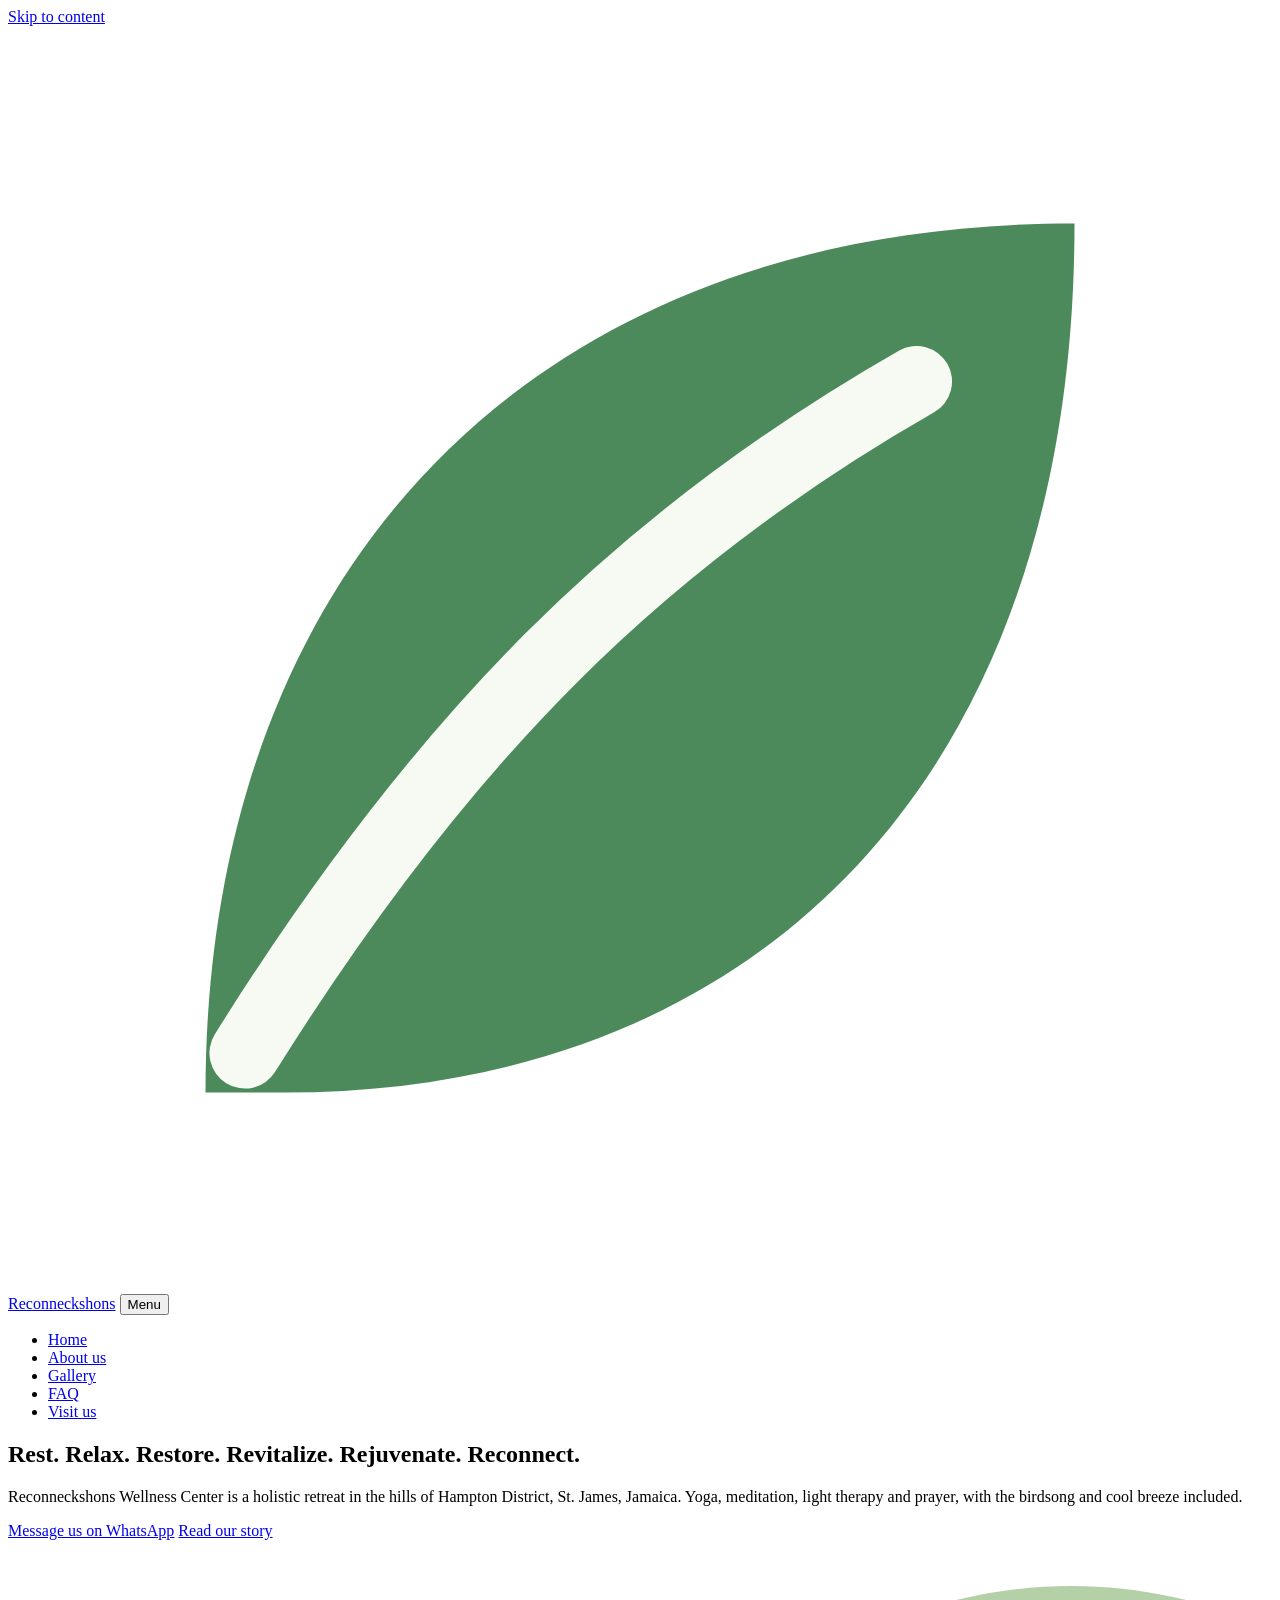
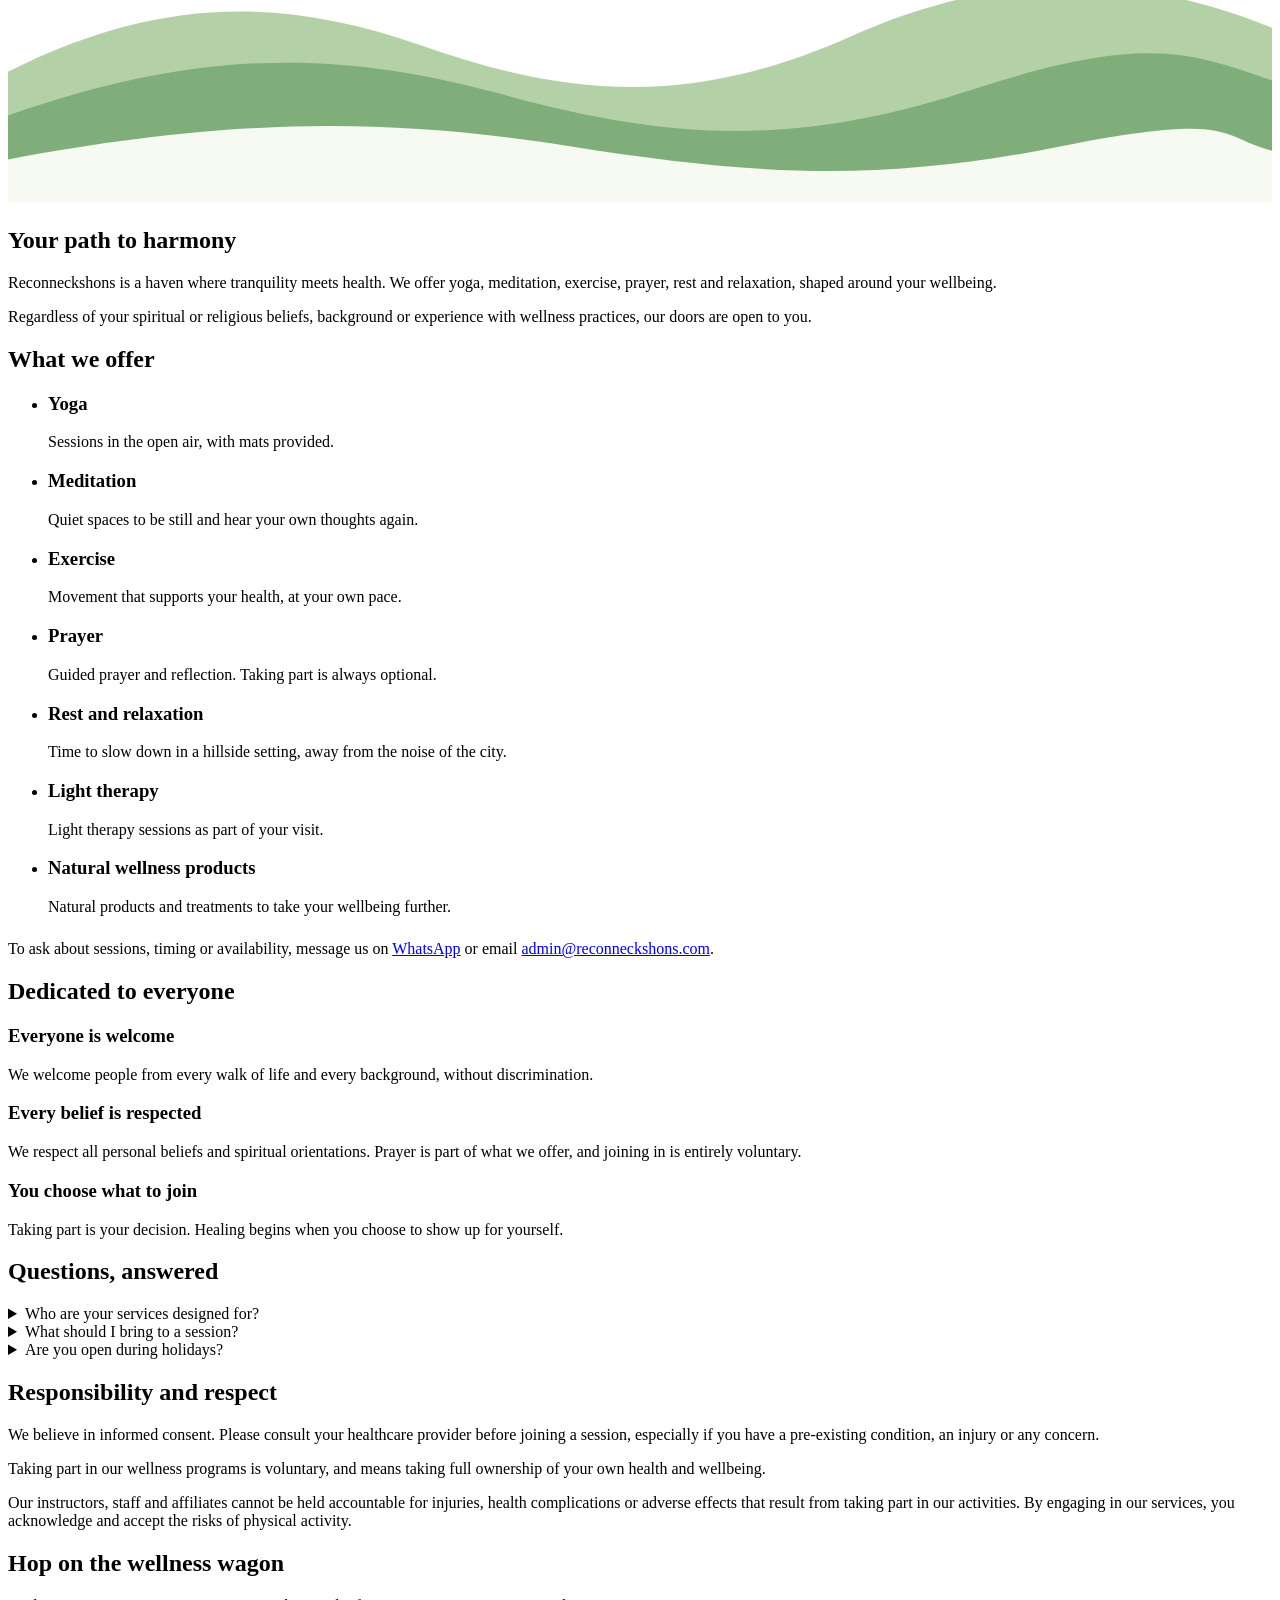
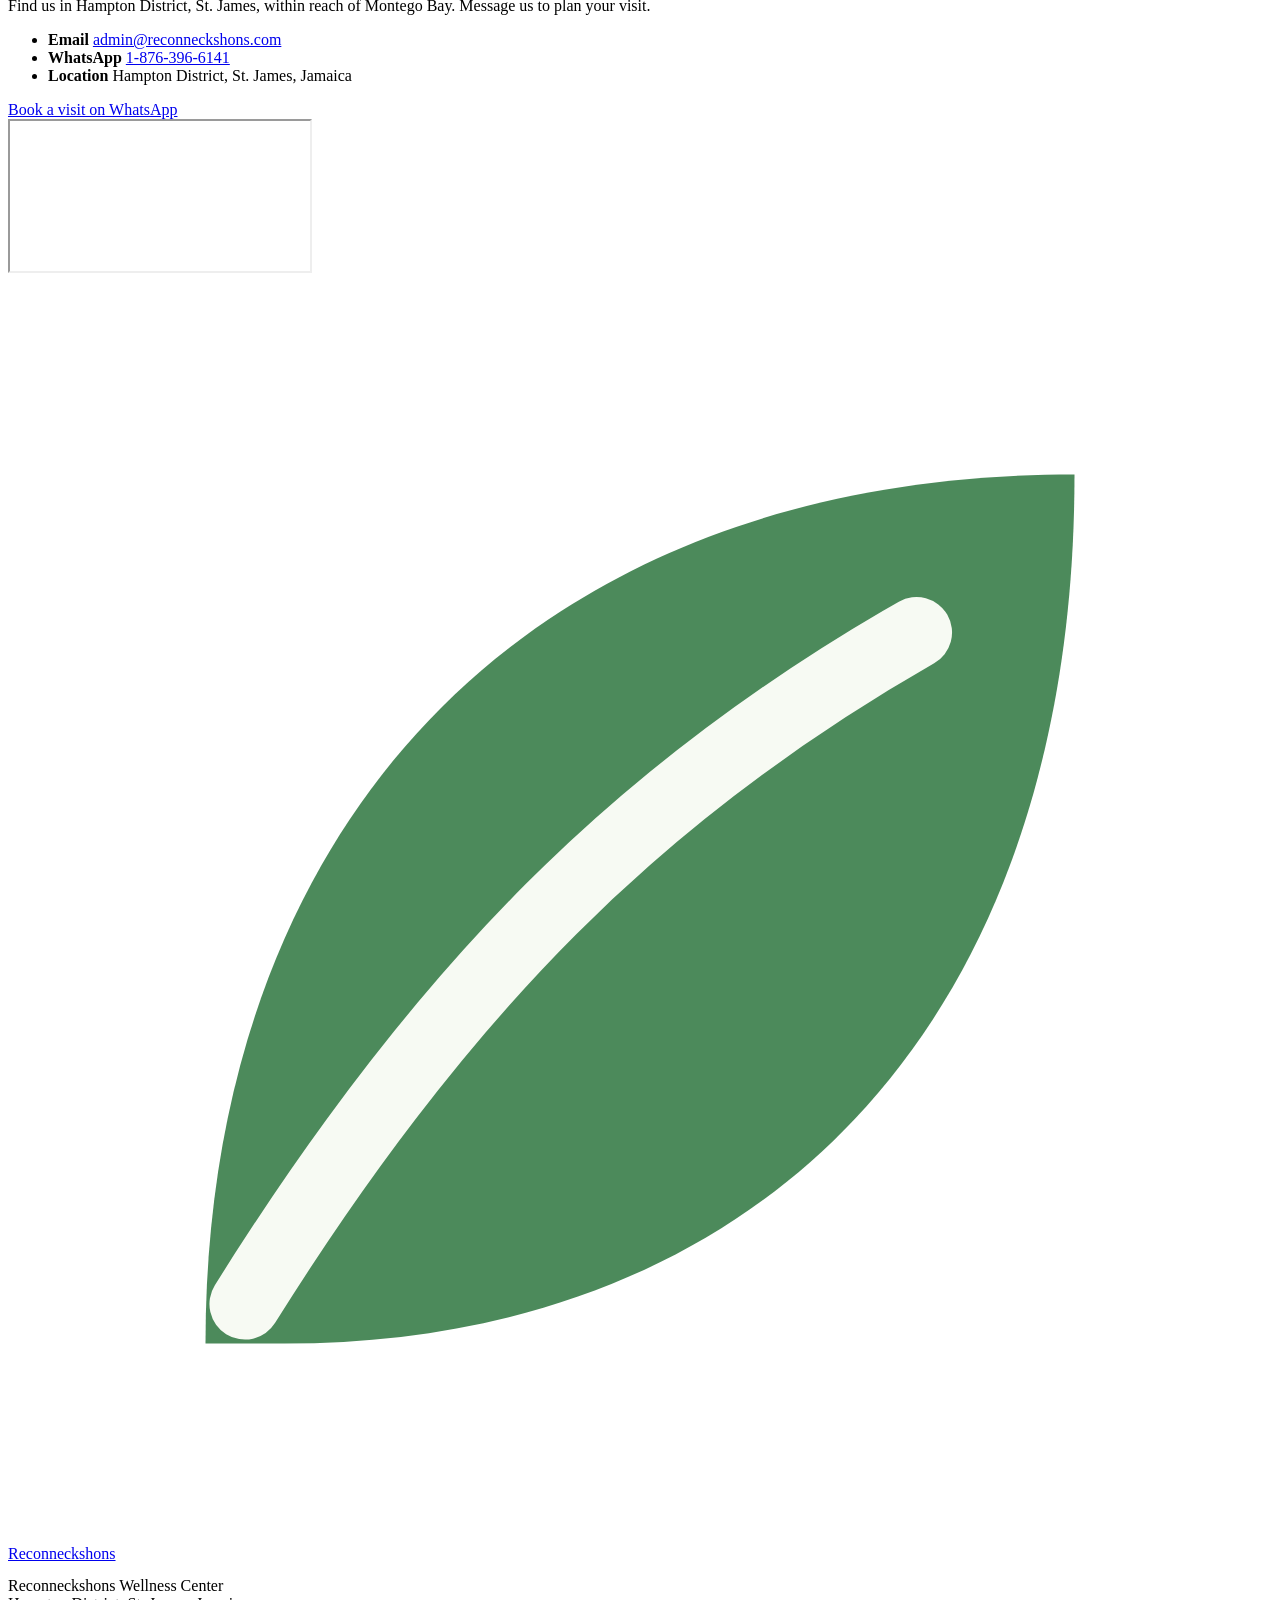
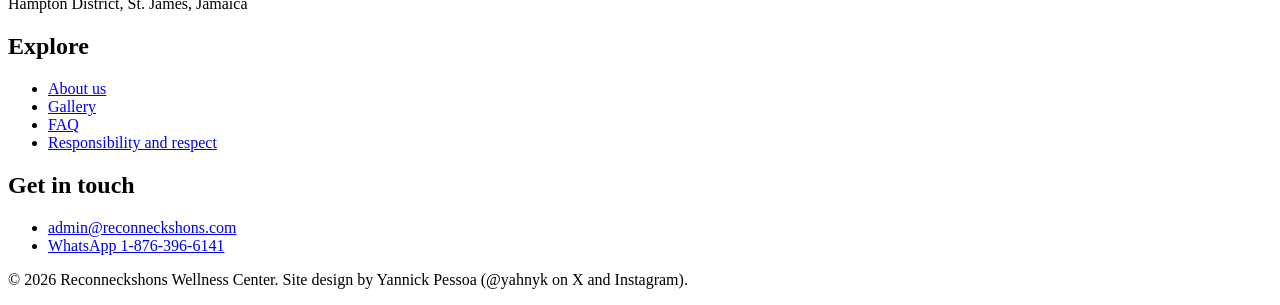
==== index.html @ e38dbfff "Add files via upload" ====
<!DOCTYPE html>
<html lang="en">
<head>
<meta charset="utf-8">
<meta name="viewport" content="width=device-width, initial-scale=1">
<title>Reconneckshons Wellness Center | Holistic retreat in Hampton, St. James, Jamaica</title>
<meta name="description" content="Reconneckshons Wellness Center is a holistic retreat in Hampton District, St. James, Jamaica, offering yoga, meditation, light therapy, prayer and relaxation in a peaceful, nature-filled setting.">
<meta property="og:type" content="website">
<meta property="og:title" content="Reconneckshons Wellness Center | Holistic retreat in Hampton, St. James, Jamaica">
<meta property="og:description" content="Reconneckshons Wellness Center is a holistic retreat in Hampton District, St. James, Jamaica, offering yoga, meditation, light therapy, prayer and relaxation in a peaceful, nature-filled setting.">
<meta property="og:url" content="https://www.reconneckshons.com/">
<meta name="theme-color" content="#1e4a34">
<link rel="icon" href="images/favicon.svg" type="image/svg+xml">
<link rel="preconnect" href="https://fonts.googleapis.com">
<link rel="preconnect" href="https://fonts.gstatic.com" crossorigin>
<link href="https://fonts.googleapis.com/css2?family=Figtree:wght@400;500;600&family=Young+Serif&display=swap" rel="stylesheet">
<link rel="stylesheet" href="css/style.css">
</head>
<body>
<a class="skip" href="#main">Skip to content</a>
<header class="site-header">
  <div class="wrap">
    <a class="brand" href="index.html"><svg viewBox="0 0 32 32" aria-hidden="true"><path d="M5 27C5 14 13 5 27 5c0 14-8 22-20 22Z" fill="#4c8a5b"/><path d="M6 26c5-8 10-13 17-17" stroke="#f7faf3" stroke-width="1.8" fill="none" stroke-linecap="round"/></svg>Reconneckshons</a>
    <button class="nav-toggle" aria-expanded="false" aria-controls="nav">Menu</button>
    <nav class="nav" id="nav" aria-label="Main">
      <ul>
        <li><a href="index.html" aria-current="page">Home</a></li>
        <li><a href="about.html">About us</a></li>
        <li><a href="gallery.html">Gallery</a></li>
        <li><a href="index.html#faq">FAQ</a></li>
        <li><a class="nav-cta" href="index.html#visit">Visit us</a></li>
      </ul>
    </nav>
  </div>
</header>
<main id="main">

<section class="hero" aria-labelledby="hero-title">
  <div class="sun" aria-hidden="true"></div>
  <div class="wrap hero-inner">
    <h1 id="hero-title">
      <span style="--i:0">Rest.</span>
      <span style="--i:1">Relax.</span>
      <span style="--i:2">Restore.</span>
      <span style="--i:3">Revitalize.</span>
      <span style="--i:4">Rejuvenate.</span>
      <span style="--i:5">Reconnect.</span>
    </h1>
    <p class="lede">Reconneckshons Wellness Center is a holistic retreat in the hills of Hampton District, St. James, Jamaica. Yoga, meditation, light therapy and prayer, with the birdsong and cool breeze included.</p>
    <div class="actions">
      <a class="btn" href="https://wa.me/18763966141?text=Hi%20Reconneckshons%2C%20I%27d%20like%20to%20book%20a%20visit.">Message us on WhatsApp</a>
      <a class="btn ghost" href="about.html">Read our story</a>
    </div>
  </div>
  <svg class="hills" viewBox="0 0 1440 300" preserveAspectRatio="xMidYMax slice" aria-hidden="true">
    <path d="M0 150C160 70 300 60 470 120S780 190 960 110 1290 40 1440 100V300H0Z" fill="#b3d0a6"/>
    <path d="M0 200C200 130 360 120 560 175S900 235 1100 170 1350 130 1440 160V300H0Z" fill="#7fae7a"/>
    <path d="M0 250C240 205 420 200 640 235S1000 275 1200 235 1380 225 1440 240V300H0Z" fill="#f7faf3"/>
  </svg>
</section>

<section class="section" aria-labelledby="harmony">
  <div class="wrap split">
    <h2 id="harmony">Your path to harmony</h2>
    <div>
      <p>Reconneckshons is a haven where tranquility meets health. We offer yoga, meditation, exercise, prayer, rest and relaxation, shaped around your wellbeing.</p>
      <p class="intro-note">Regardless of your spiritual or religious beliefs, background or experience with wellness practices, our doors are open to you.</p>
    </div>
  </div>
</section>

<section class="section tint" id="offer" aria-labelledby="offer-title">
  <div class="wrap">
    <h2 id="offer-title">What we offer</h2>
    <ul class="offer-list">
      <li><h3>Yoga</h3><p>Sessions in the open air, with mats provided.</p></li>
      <li><h3>Meditation</h3><p>Quiet spaces to be still and hear your own thoughts again.</p></li>
      <li><h3>Exercise</h3><p>Movement that supports your health, at your own pace.</p></li>
      <li><h3>Prayer</h3><p>Guided prayer and reflection. Taking part is always optional.</p></li>
      <li><h3>Rest and relaxation</h3><p>Time to slow down in a hillside setting, away from the noise of the city.</p></li>
      <li><h3>Light therapy</h3><p>Light therapy sessions as part of your visit.</p></li>
      <li><h3>Natural wellness products</h3><p>Natural products and treatments to take your wellbeing further.</p></li>
    </ul>
    <p class="intro-note" style="margin-top:1.5rem">To ask about sessions, timing or availability, message us on <a href="https://wa.me/18763966141?text=Hi%20Reconneckshons%2C%20I%27d%20like%20to%20book%20a%20visit.">WhatsApp</a> or email <a href="mailto:admin@reconneckshons.com">admin@reconneckshons.com</a>.</p>
  </div>
</section>

<section class="section band" aria-labelledby="everyone">
  <div class="wrap">
    <h2 id="everyone">Dedicated to everyone</h2>
    <div class="values">
      <div><h3>Everyone is welcome</h3><p>We welcome people from every walk of life and every background, without discrimination.</p></div>
      <div><h3>Every belief is respected</h3><p>We respect all personal beliefs and spiritual orientations. Prayer is part of what we offer, and joining in is entirely voluntary.</p></div>
      <div><h3>You choose what to join</h3><p>Taking part is your decision. Healing begins when you choose to show up for yourself.</p></div>
    </div>
  </div>
</section>

<section class="section" id="faq" aria-labelledby="faq-title">
  <div class="wrap">
    <h2 id="faq-title">Questions, answered</h2>
    <div class="faq">
      <details>
        <summary>Who are your services designed for?</summary>
        <p>Anyone and everyone. Whatever your beliefs, background or experience with wellness practices, our doors are open to you.</p>
      </details>
      <details>
        <summary>What should I bring to a session?</summary>
        <p>Bring a positive mindset, a thirst for wellbeing and your biggest smile. Mats for yoga or meditation, attire and other necessities are provided.</p>
      </details>
      <details>
        <summary>Are you open during holidays?</summary>
        <p>Yes. Wellness doesn't take days off, so neither do we. It's still a good idea to check ahead for specific scheduling.</p>
      </details>
    </div>
  </div>
</section>

<section class="section tint" id="responsibility" aria-label="Responsibility and respect">
  <div class="wrap">
    <div class="notice">
      <h2>Responsibility and respect</h2>
      <p>We believe in informed consent. Please consult your healthcare provider before joining a session, especially if you have a pre-existing condition, an injury or any concern.</p>
      <p>Taking part in our wellness programs is voluntary, and means taking full ownership of your own health and wellbeing.</p>
      <p>Our instructors, staff and affiliates cannot be held accountable for injuries, health complications or adverse effects that result from taking part in our activities. By engaging in our services, you acknowledge and accept the risks of physical activity.</p>
    </div>
  </div>
</section>

<section class="section" id="visit" aria-labelledby="visit-title">
  <div class="wrap visit">
    <div>
      <h2 id="visit-title">Hop on the wellness wagon</h2>
      <p style="margin-top:1rem">Find us in Hampton District, St. James, within reach of Montego Bay. Message us to plan your visit.</p>
      <ul class="contact-lines">
        <li><strong>Email</strong> <a href="mailto:admin@reconneckshons.com">admin@reconneckshons.com</a></li>
        <li><strong>WhatsApp</strong> <a href="https://wa.me/18763966141?text=Hi%20Reconneckshons%2C%20I%27d%20like%20to%20book%20a%20visit.">1-876-396-6141</a></li>
        <li><strong>Location</strong> Hampton District, St. James, Jamaica</li>
      </ul>
      <div class="actions"><a class="btn" href="https://wa.me/18763966141?text=Hi%20Reconneckshons%2C%20I%27d%20like%20to%20book%20a%20visit.">Book a visit on WhatsApp</a></div>
    </div>
    <iframe class="map" title="Map of Hampton District, St. James, Jamaica" loading="lazy" referrerpolicy="no-referrer-when-downgrade" src="https://www.google.com/maps?q=Hampton,+St.+James,+Jamaica&amp;output=embed"></iframe>
  </div>
</section>

</main>
<footer class="site-footer">
  <div class="wrap">
    <div class="cols">
      <div>
        <a class="brand" href="index.html"><svg viewBox="0 0 32 32" aria-hidden="true"><path d="M5 27C5 14 13 5 27 5c0 14-8 22-20 22Z" fill="#4c8a5b"/><path d="M6 26c5-8 10-13 17-17" stroke="#f7faf3" stroke-width="1.8" fill="none" stroke-linecap="round"/></svg>Reconneckshons</a>
        <p style="margin-top:.9rem">Reconneckshons Wellness Center<br>Hampton District, St. James, Jamaica</p>
      </div>
      <div>
        <h2>Explore</h2>
        <ul>
          <li><a href="about.html">About us</a></li>
          <li><a href="gallery.html">Gallery</a></li>
          <li><a href="index.html#faq">FAQ</a></li>
          <li><a href="index.html#responsibility">Responsibility and respect</a></li>
        </ul>
      </div>
      <div>
        <h2>Get in touch</h2>
        <ul>
          <li><a href="mailto:admin@reconneckshons.com">admin@reconneckshons.com</a></li>
          <li><a href="https://wa.me/18763966141?text=Hi%20Reconneckshons%2C%20I%27d%20like%20to%20book%20a%20visit.">WhatsApp 1-876-396-6141</a></li>
        </ul>
      </div>
    </div>
    <p class="fine">&copy; 2026 Reconneckshons Wellness Center. Site design by Yannick Pessoa (@yahnyk on X and Instagram).</p>
  </div>
</footer>
<script src="js/main.js" defer></script>
</body>
</html>
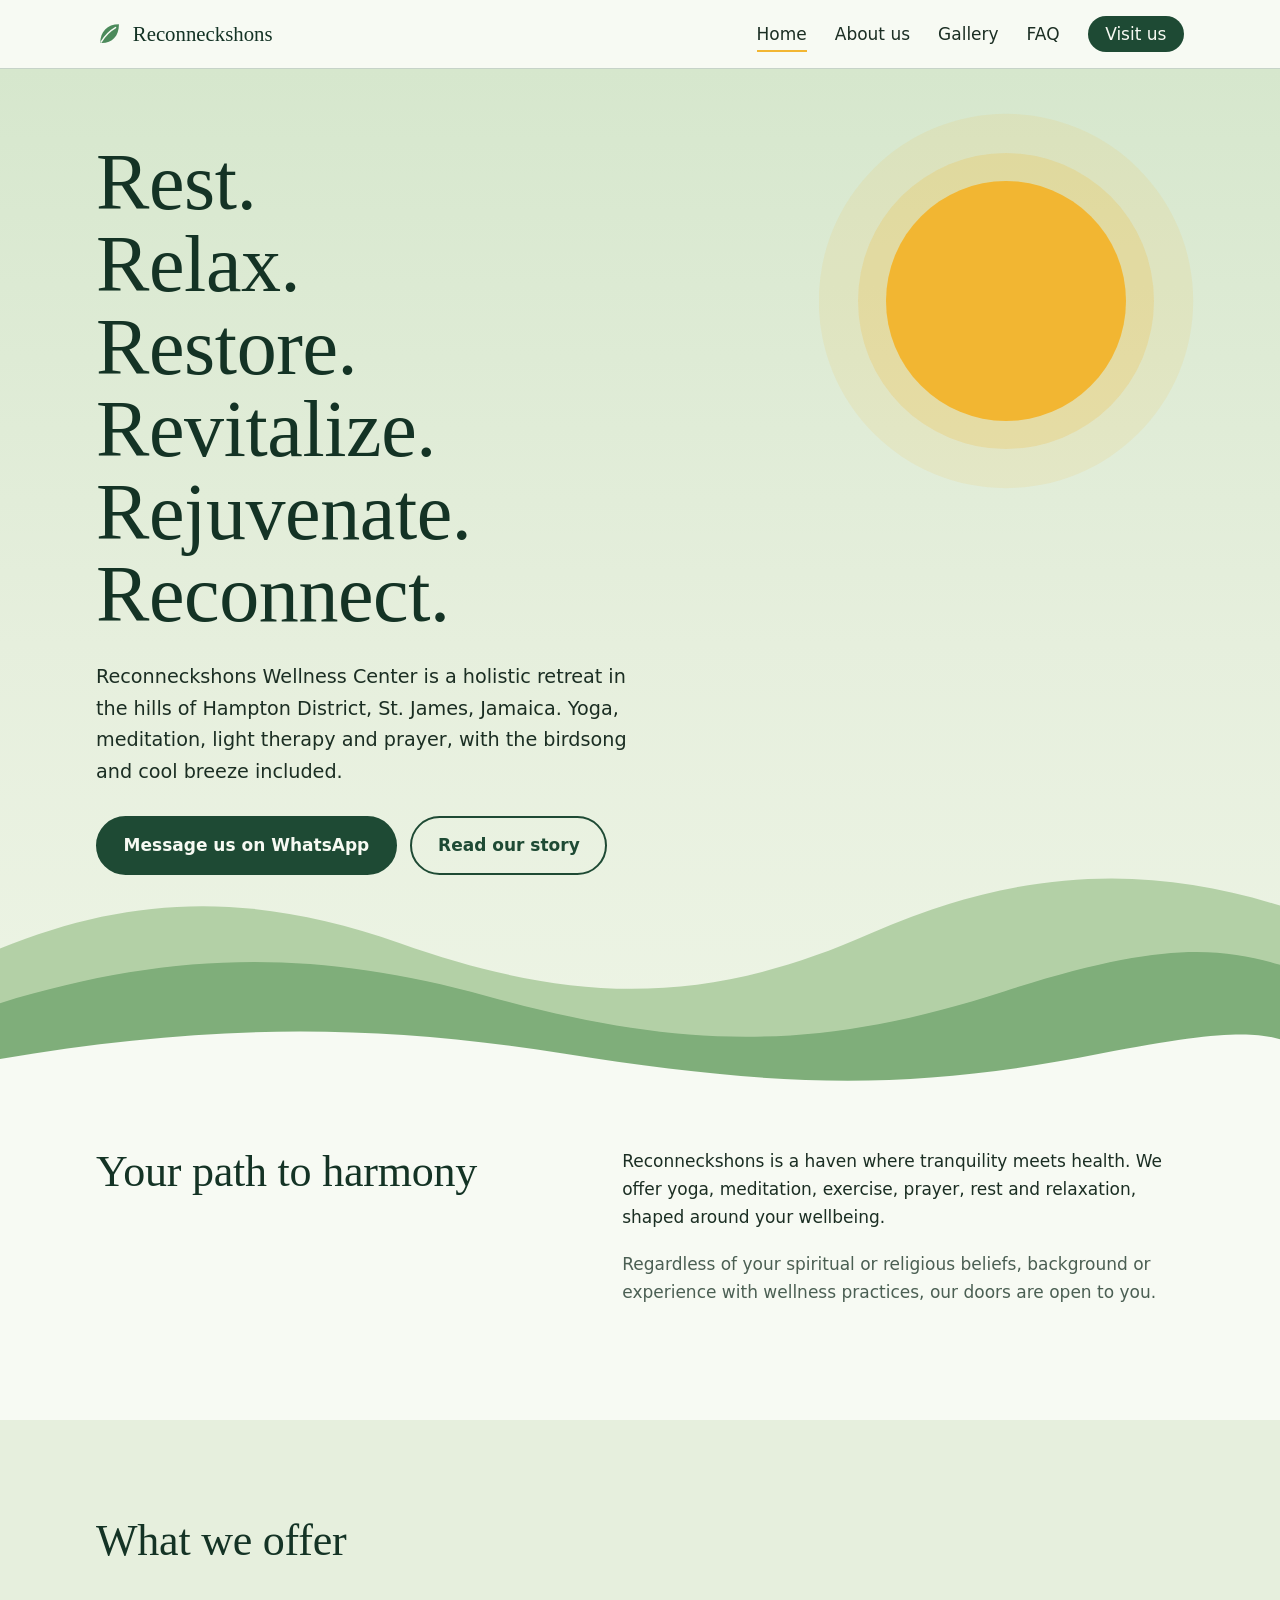
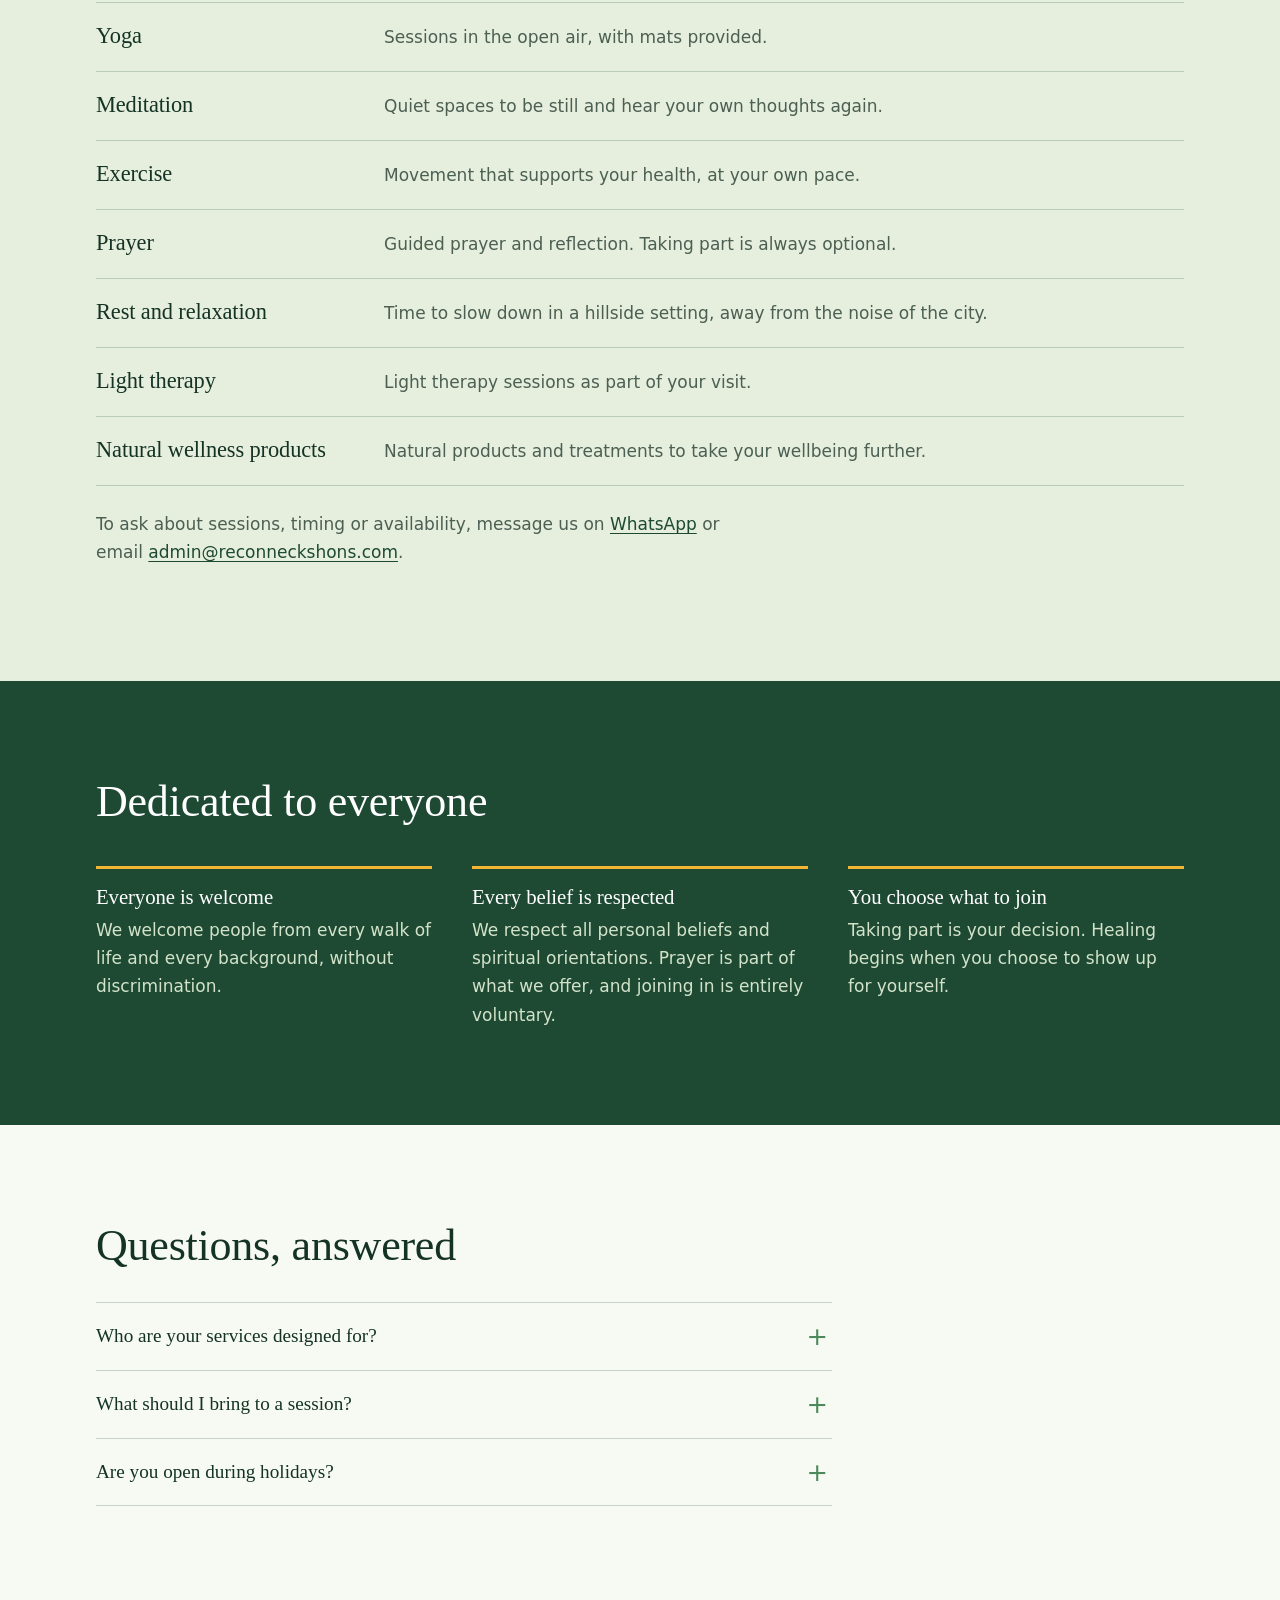
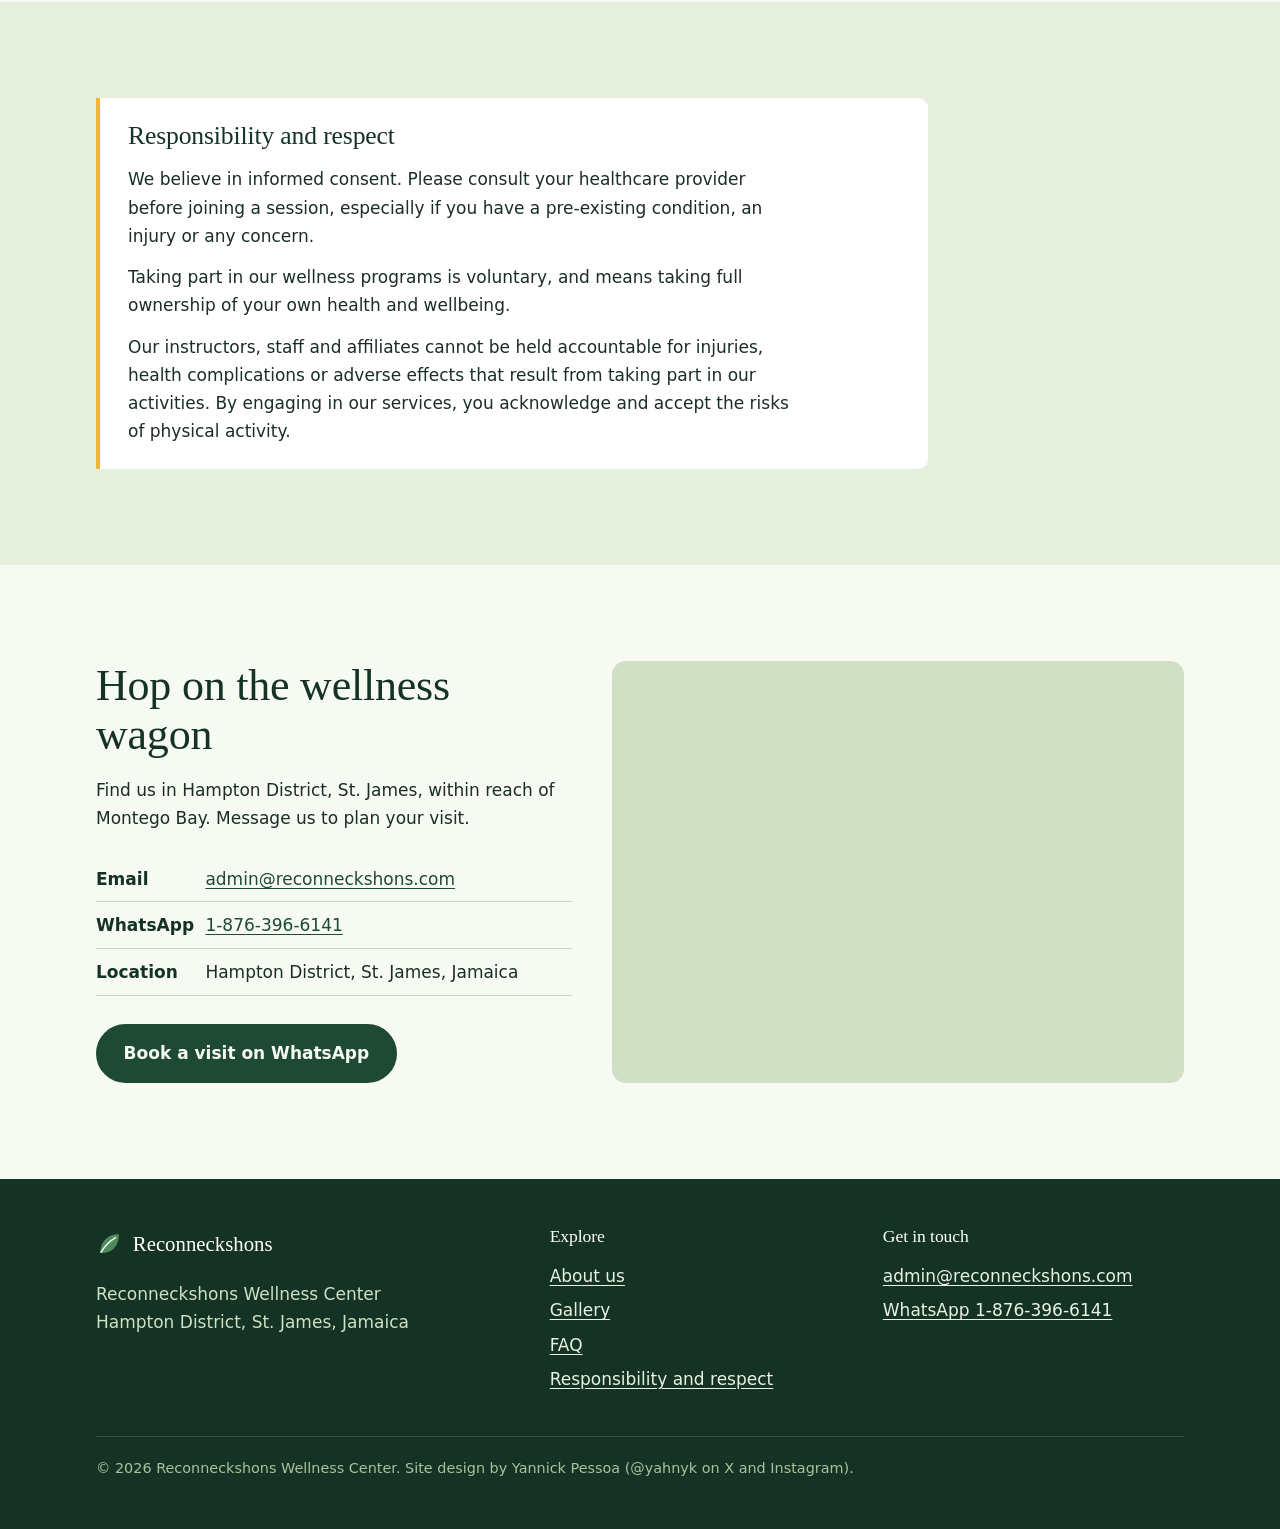
==== commit 728e31a1: "Add files via upload" ====
--- a/index.html
+++ b/index.html
@@ -10,11 +10,298 @@
 <meta property="og:description" content="Reconneckshons Wellness Center is a holistic retreat in Hampton District, St. James, Jamaica, offering yoga, meditation, light therapy, prayer and relaxation in a peaceful, nature-filled setting.">
 <meta property="og:url" content="https://www.reconneckshons.com/">
 <meta name="theme-color" content="#1e4a34">
-<link rel="icon" href="images/favicon.svg" type="image/svg+xml">
+<link rel="icon" href="[data-uri]" type="image/svg+xml">
 <link rel="preconnect" href="https://fonts.googleapis.com">
 <link rel="preconnect" href="https://fonts.gstatic.com" crossorigin>
 <link href="https://fonts.googleapis.com/css2?family=Figtree:wght@400;500;600&family=Young+Serif&display=swap" rel="stylesheet">
-<link rel="stylesheet" href="css/style.css">
+<style>
+/* Reconneckshons Wellness Center — shared styles */
+
+:root {
+  --paper: #f7faf3;
+  --mist: #e6efdd;
+  --sage: #cfe0c4;
+  --leaf: #4c8a5b;
+  --forest: #1e4a34;
+  --deep: #143325;
+  --sun: #f2b632;
+  --sun-deep: #8a5a00;
+  --text: #1b2e23;
+  --muted: #4b5f53;
+  --rule: rgba(30, 74, 52, 0.22);
+
+  --display: "Young Serif", "Iowan Old Style", Georgia, serif;
+  --body: "Figtree", "Segoe UI", system-ui, -apple-system, sans-serif;
+
+  --wrap: 68rem;
+  --gutter: clamp(1.25rem, 5vw, 3rem);
+}
+
+*, *::before, *::after { box-sizing: border-box; }
+html { scroll-behavior: smooth; scroll-padding-top: 5rem; }
+body {
+  margin: 0;
+  background: var(--paper);
+  color: var(--text);
+  font-family: var(--body);
+  font-size: 1.0625rem;
+  line-height: 1.65;
+  -webkit-font-smoothing: antialiased;
+}
+img, svg { max-width: 100%; display: block; }
+a { color: var(--forest); text-underline-offset: 0.18em; }
+a:hover { color: var(--deep); }
+
+:focus-visible {
+  outline: 3px solid var(--sun);
+  outline-offset: 3px;
+  border-radius: 4px;
+}
+
+.skip {
+  position: absolute; left: 1rem; top: -4rem;
+  background: var(--deep); color: var(--paper);
+  padding: 0.6rem 1rem; border-radius: 6px; z-index: 100;
+}
+.skip:focus { top: 1rem; }
+
+.wrap { width: min(100% - 2 * var(--gutter), var(--wrap)); margin-inline: auto; }
+
+h1, h2, h3 {
+  font-family: var(--display);
+  font-weight: 400;
+  line-height: 1.12;
+  color: var(--deep);
+  margin: 0;
+  letter-spacing: -0.005em;
+}
+h2 { font-size: clamp(1.9rem, 4vw, 2.75rem); }
+h3 { font-size: 1.3rem; }
+p { margin: 0 0 1.1em; max-width: 62ch; }
+
+/* ---------- Header ---------- */
+.site-header {
+  position: sticky; top: 0; z-index: 50;
+  background: rgba(247, 250, 243, 0.94);
+  backdrop-filter: blur(8px);
+  border-bottom: 1px solid var(--rule);
+}
+.site-header .wrap {
+  display: flex; align-items: center; justify-content: space-between;
+  min-height: 4.25rem; gap: 1rem;
+}
+.brand {
+  display: inline-flex; align-items: center; gap: 0.6rem;
+  font-family: var(--display); font-size: 1.3rem;
+  color: var(--deep); text-decoration: none;
+}
+.brand svg { width: 1.7rem; height: 1.7rem; }
+.nav ul { list-style: none; display: flex; gap: 1.75rem; margin: 0; padding: 0; align-items: center; }
+.nav a {
+  text-decoration: none; color: var(--text); font-weight: 500;
+  padding: 0.35rem 0; border-bottom: 2px solid transparent;
+}
+.nav a:hover { border-color: var(--leaf); }
+.nav a[aria-current="page"] { border-color: var(--sun); }
+.nav .nav-cta {
+  background: var(--forest); color: var(--paper);
+  padding: 0.5rem 1.1rem; border-radius: 999px; border: 0;
+}
+.nav .nav-cta:hover { background: var(--deep); color: var(--paper); }
+.nav-toggle {
+  display: none; background: none; border: 1.5px solid var(--forest);
+  color: var(--forest); border-radius: 999px; padding: 0.4rem 0.95rem;
+  font: inherit; font-weight: 600; cursor: pointer;
+}
+
+@media (max-width: 47.99rem) {
+  .nav-toggle { display: inline-block; }
+  .nav { display: none; position: absolute; top: 100%; left: 0; right: 0;
+    background: var(--paper); border-bottom: 1px solid var(--rule); padding: 0.5rem var(--gutter) 1.25rem; }
+  .nav.is-open { display: block; }
+  .nav ul { flex-direction: column; align-items: flex-start; gap: 0.25rem; }
+  .nav a { display: inline-block; padding: 0.6rem 0; }
+  .nav .nav-cta { margin-top: 0.5rem; }
+}
+
+/* ---------- Buttons ---------- */
+.btn {
+  display: inline-block; font: inherit; font-weight: 600;
+  padding: 0.85rem 1.6rem; border-radius: 999px;
+  text-decoration: none; border: 2px solid var(--forest);
+  background: var(--forest); color: var(--paper);
+  transition: background 0.2s, color 0.2s;
+}
+.btn:hover { background: var(--deep); border-color: var(--deep); color: var(--paper); }
+.btn.ghost { background: transparent; color: var(--forest); }
+.btn.ghost:hover { background: var(--forest); color: var(--paper); }
+.btn.on-dark { background: var(--sun); border-color: var(--sun); color: var(--deep); }
+.btn.on-dark:hover { background: #ffc94d; border-color: #ffc94d; color: var(--deep); }
+.actions { display: flex; flex-wrap: wrap; gap: 0.85rem; margin-top: 1.75rem; }
+
+/* ---------- Hero (home) ---------- */
+.hero {
+  position: relative; overflow: hidden;
+  background: linear-gradient(180deg, #d6e7cd 0%, var(--mist) 55%, #eef5e6 100%);
+  padding-top: clamp(2.5rem, 6vw, 4.5rem);
+}
+.hero-inner { position: relative; z-index: 2; padding-bottom: clamp(9rem, 22vw, 15rem); }
+.hero h1 {
+  font-size: clamp(2.5rem, 7.2vw, 5rem);
+  line-height: 1.03; color: var(--deep);
+}
+.hero h1 span { display: block; }
+.hero .lede { font-size: 1.2rem; margin-top: 1.6rem; max-width: 34rem; color: var(--text); }
+
+.sun {
+  position: absolute; z-index: 1;
+  right: clamp(1rem, 12vw, 11rem); top: clamp(3rem, 9vw, 7rem);
+  width: clamp(7rem, 20vw, 15rem); aspect-ratio: 1; border-radius: 50%;
+  background: var(--sun);
+  box-shadow: 0 0 0 clamp(1rem, 2.4vw, 1.75rem) rgba(242, 182, 50, 0.22),
+              0 0 0 clamp(2.2rem, 5.6vw, 4.2rem) rgba(242, 182, 50, 0.11);
+}
+.hills { position: absolute; z-index: 1; left: 0; right: 0; bottom: -1px; width: 100%; height: clamp(9rem, 26vw, 18rem); }
+
+/* One orchestrated moment: the six words come into focus in turn, as the sun rises. */
+@keyframes into-focus { from { opacity: 0.16; transform: translateY(0.18em); } to { opacity: 1; transform: none; } }
+@keyframes rise { from { transform: translateY(5rem); opacity: 0; } to { transform: none; opacity: 1; } }
+.hero h1 span { animation: into-focus 0.9s ease-out both; animation-delay: calc(var(--i) * 0.5s + 0.15s); }
+.sun { animation: rise 3.2s cubic-bezier(0.2, 0.7, 0.2, 1) both; }
+
+@media (prefers-reduced-motion: reduce) {
+  .hero h1 span, .sun { animation: none; }
+  html { scroll-behavior: auto; }
+}
+
+/* ---------- Sections ---------- */
+.section { padding-block: clamp(3.5rem, 8vw, 6rem); }
+.section.tint { background: var(--mist); }
+.split { display: grid; gap: 1.5rem clamp(2rem, 6vw, 5rem); grid-template-columns: 1fr; }
+@media (min-width: 52rem) { .split { grid-template-columns: 1fr 1.25fr; align-items: start; } }
+
+.intro-note { color: var(--muted); }
+
+/* Services: a ruled list rather than a card grid */
+.offer-list { list-style: none; margin: 2.25rem 0 0; padding: 0; border-top: 1px solid var(--rule); }
+.offer-list li {
+  display: grid; gap: 0.25rem 2rem; padding: 1.25rem 0; border-bottom: 1px solid var(--rule);
+  grid-template-columns: 1fr;
+}
+.offer-list h3 { font-size: 1.4rem; }
+.offer-list p { margin: 0; color: var(--muted); }
+@media (min-width: 46rem) { .offer-list li { grid-template-columns: 16rem 1fr; align-items: baseline; } }
+
+/* Values band */
+.band { background: var(--forest); color: #e9f2e2; }
+.band h2, .band h3 { color: #fff; }
+.band .values { display: grid; gap: 2rem; margin-top: 2.5rem; grid-template-columns: 1fr; }
+.band .values > div { border-top: 3px solid var(--sun); padding-top: 1rem; }
+.band .values p { margin: 0.5rem 0 0; color: #d3e3ca; }
+@media (min-width: 52rem) { .band .values { grid-template-columns: repeat(3, 1fr); gap: 2.5rem; } }
+
+/* FAQ */
+.faq { margin-top: 2rem; border-top: 1px solid var(--rule); max-width: 46rem; }
+.faq details { border-bottom: 1px solid var(--rule); }
+.faq summary {
+  cursor: pointer; list-style: none; padding: 1.1rem 2.5rem 1.1rem 0; position: relative;
+  font-family: var(--display); font-size: 1.2rem; color: var(--deep);
+}
+.faq summary::-webkit-details-marker { display: none; }
+.faq summary::after {
+  content: "+"; position: absolute; right: 0.25rem; top: 50%; transform: translateY(-50%);
+  font-family: var(--body); font-size: 1.6rem; color: var(--leaf); transition: transform 0.2s;
+}
+.faq details[open] summary::after { transform: translateY(-50%) rotate(45deg); }
+.faq details p { padding-bottom: 1.1rem; margin: 0; color: var(--muted); }
+
+/* Responsibility notice */
+.notice { border-left: 4px solid var(--sun); background: #fff; padding: 1.5rem 1.75rem; border-radius: 0 10px 10px 0; max-width: 52rem; }
+.notice h2 { font-size: 1.6rem; margin-bottom: 0.9rem; }
+.notice p { margin-bottom: 0.8em; color: var(--text); }
+.notice p:last-child { margin-bottom: 0; }
+
+/* Contact */
+.visit { display: grid; gap: 2.5rem; grid-template-columns: 1fr; }
+@media (min-width: 52rem) { .visit { grid-template-columns: 1fr 1.2fr; align-items: stretch; } }
+.contact-lines { list-style: none; padding: 0; margin: 1.5rem 0 0; }
+.contact-lines li { padding: 0.55rem 0; border-bottom: 1px solid var(--rule); }
+.contact-lines strong { display: inline-block; min-width: 6.5rem; color: var(--deep); }
+.map { border: 0; width: 100%; min-height: 20rem; height: 100%; border-radius: 14px; background: var(--sage); }
+
+/* ---------- Page heading (inner pages) ---------- */
+.page-head { background: var(--mist); padding-block: clamp(3rem, 7vw, 5.5rem); position: relative; overflow: hidden; }
+.page-head h1 { font-size: clamp(2.3rem, 6vw, 4rem); max-width: 18ch; }
+.page-head p { font-size: 1.2rem; margin-top: 1.2rem; max-width: 40rem; }
+.page-head .sun-sm {
+  position: absolute; right: clamp(-3rem, 4vw, 5rem); top: 50%; translate: 0 -50%;
+  width: clamp(6rem, 16vw, 12rem); aspect-ratio: 1; border-radius: 50%; background: var(--sun);
+  box-shadow: 0 0 0 1.25rem rgba(242, 182, 50, 0.2), 0 0 0 2.75rem rgba(242, 182, 50, 0.1);
+}
+.page-head .wrap { position: relative; z-index: 1; }
+
+/* About */
+.founder { display: grid; gap: 2.5rem; grid-template-columns: 1fr; align-items: center; }
+@media (min-width: 52rem) { .founder { grid-template-columns: 20rem 1fr; gap: 4rem; } }
+.arch {
+  margin: 0; aspect-ratio: 3 / 4; width: 100%; max-width: 20rem;
+  border-radius: 999px 999px 18px 18px; overflow: hidden; position: relative;
+  background: linear-gradient(170deg, var(--sage), var(--leaf));
+}
+.arch img { position: absolute; inset: 0; width: 100%; height: 100%; object-fit: cover; }
+.arch::before {
+  content: ""; position: absolute; left: 50%; top: 42%; translate: -50% -50%;
+  width: 34%; aspect-ratio: 1; border-radius: 50%; background: rgba(255, 255, 255, 0.35);
+}
+.founder .title { color: var(--muted); margin-top: 0.4rem; }
+
+.sixr { list-style: none; margin: 1.75rem 0 1.25rem; padding: 0; display: grid; grid-template-columns: repeat(2, 1fr); border-top: 1px solid var(--rule); }
+.sixr li {
+  font-family: var(--display); font-size: clamp(1.3rem, 3.5vw, 1.75rem); color: var(--deep);
+  padding: 0.85rem 0; border-bottom: 1px solid var(--rule);
+}
+@media (min-width: 46rem) { .sixr { grid-template-columns: repeat(3, 1fr); column-gap: 2rem; } }
+
+.values-list { margin: 2rem 0 0; padding: 0; }
+.values-list > div { display: grid; gap: 0.3rem 2rem; padding: 1.4rem 0; border-top: 1px solid var(--rule); }
+.values-list > div:last-child { border-bottom: 1px solid var(--rule); }
+.values-list dt { font-family: var(--display); font-size: 1.35rem; color: var(--deep); }
+.values-list dd { margin: 0; color: var(--muted); max-width: 52ch; }
+@media (min-width: 46rem) { .values-list > div { grid-template-columns: 16rem 1fr; } }
+
+/* Gallery */
+.gallery { display: grid; gap: 2.5rem 1.75rem; margin-top: 0; grid-template-columns: repeat(auto-fill, minmax(14.5rem, 1fr)); list-style: none; padding: 0; }
+.gallery figure { margin: 0; }
+.gallery .arch { max-width: none; }
+.gallery figcaption { margin-top: 0.85rem; font-family: var(--display); font-size: 1.15rem; color: var(--deep); }
+.gallery li:nth-child(3n+2) .arch { background: linear-gradient(170deg, #f6dfa0, #d9a441); }
+.gallery li:nth-child(3n+3) .arch { background: linear-gradient(170deg, #b8d6c6, #2f6b52); }
+.gallery-note { margin-top: 3rem; color: var(--muted); }
+
+.cta-strip { text-align: left; }
+.cta-strip h2 { max-width: 20ch; }
+
+/* ---------- Footer ---------- */
+.site-footer { background: var(--deep); color: #cfe0c4; padding-block: 3rem 2rem; }
+.site-footer a { color: #e9f2e2; }
+.site-footer .cols { display: grid; gap: 2rem; grid-template-columns: 1fr; }
+@media (min-width: 46rem) { .site-footer .cols { grid-template-columns: 1.4fr 1fr 1fr; } }
+.site-footer h2 { font-size: 1.1rem; color: #fff; margin-bottom: 0.75rem; }
+.site-footer ul { list-style: none; margin: 0; padding: 0; }
+.site-footer li { padding: 0.2rem 0; }
+.site-footer .brand { color: #fff; }
+.site-footer .fine { margin-top: 2.5rem; padding-top: 1.25rem; border-top: 1px solid rgba(255,255,255,0.15); font-size: 0.9rem; color: #a9c29d; max-width: none; }
+
+/* Six R's on the dark band */
+.band .sixr, .band .sixr li { border-color: rgba(255, 255, 255, 0.25); }
+.band .sixr li { color: #fff; }
+
+.hero + .section { padding-top: clamp(1rem, 3vw, 2rem); }
+@media (max-width: 40rem) {
+  .sun { width: 6rem; right: 1rem; top: 1.5rem; opacity: 0.9; }
+}
+
+</style>
 </head>
 <body>
 <a class="skip" href="#main">Skip to content</a>
@@ -171,6 +458,23 @@
     <p class="fine">&copy; 2026 Reconneckshons Wellness Center. Site design by Yannick Pessoa (@yahnyk on X and Instagram).</p>
   </div>
 </footer>
-<script src="js/main.js" defer></script>
+<script>
+// Mobile menu toggle
+const toggle = document.querySelector(".nav-toggle");
+const nav = document.getElementById("nav");
+if (toggle && nav) {
+  toggle.addEventListener("click", () => {
+    const open = nav.classList.toggle("is-open");
+    toggle.setAttribute("aria-expanded", String(open));
+  });
+  nav.addEventListener("click", (e) => {
+    if (e.target.closest("a")) {
+      nav.classList.remove("is-open");
+      toggle.setAttribute("aria-expanded", "false");
+    }
+  });
+}
+
+</script>
 </body>
 </html>
